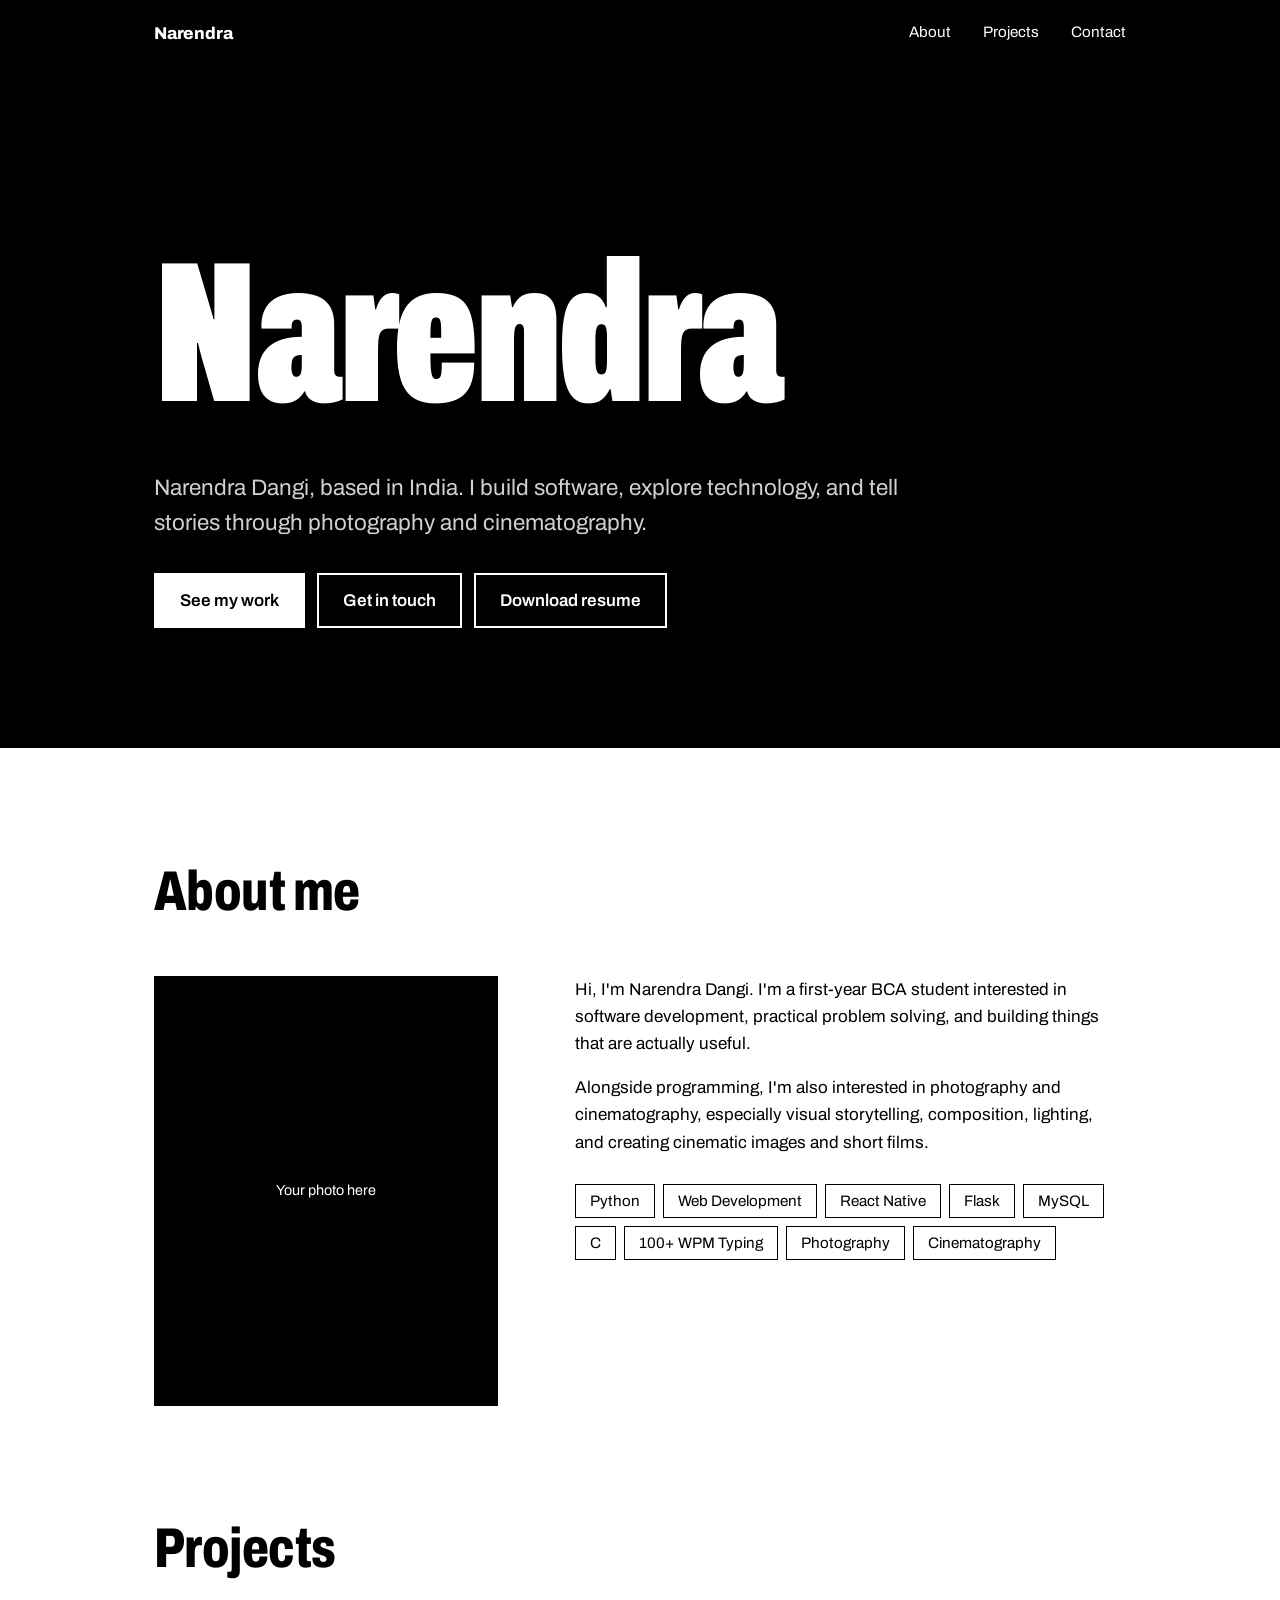
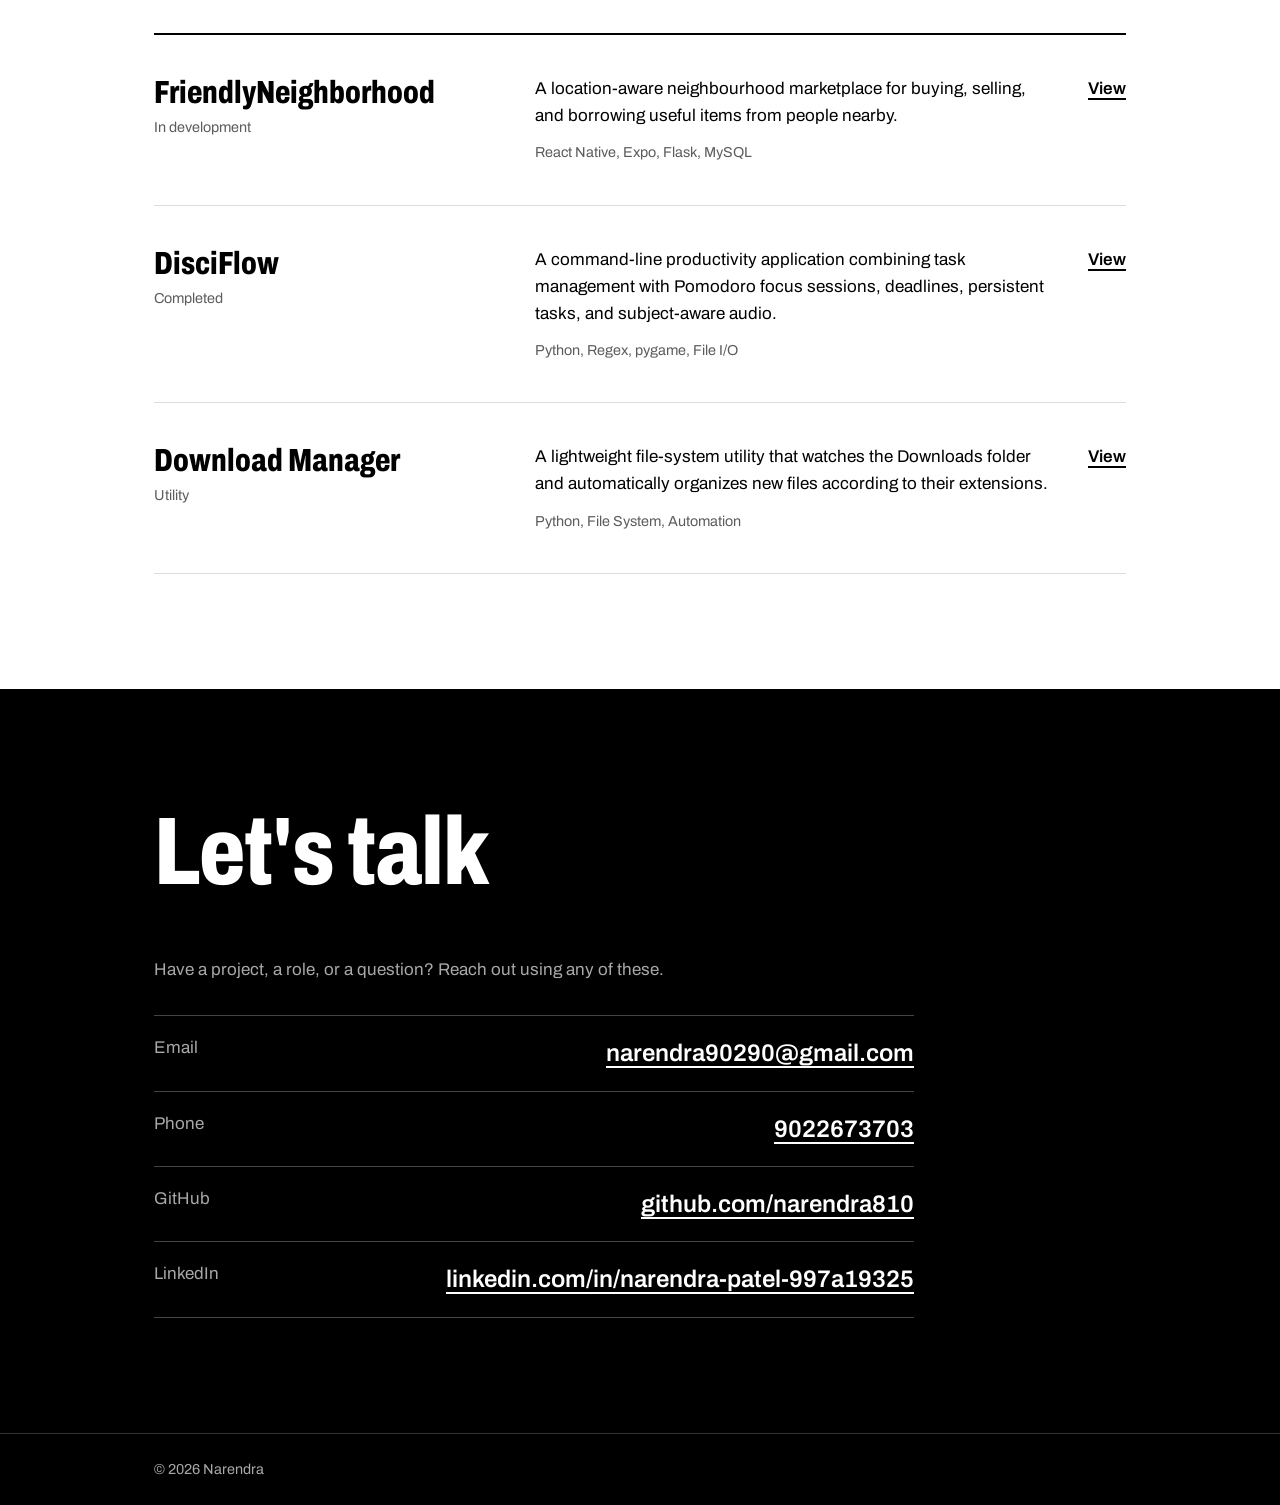
==== index.html @ 2894984c "Added portfolio files" ====
<!DOCTYPE html>
<html lang="en">
<head>
<meta charset="UTF-8">
<meta name="viewport" content="width=device-width, initial-scale=1">

<title>Narendra Dangi | Portfolio</title>
<meta name="description" content="Portfolio of Narendra Dangi — developer, photographer and cinematographer.">

<link rel="preconnect" href="https://fonts.googleapis.com">
<link rel="preconnect" href="https://fonts.gstatic.com" crossorigin>
<link href="https://fonts.googleapis.com/css2?family=Archivo:wdth,wght@62..125,400..900&display=swap" rel="stylesheet">

<style>
:root{
  --bg:#fff; --fg:#000; --muted:#5c5c5c; --line:#dcdcdc;
  --pad:clamp(20px,5vw,72px);
}
*{box-sizing:border-box;margin:0;padding:0}
html{scroll-behavior:smooth}
body{font-family:"Archivo",system-ui,-apple-system,"Segoe UI",Arial,sans-serif;background:var(--bg);color:var(--fg);line-height:1.6;font-size:1.0625rem}
a{color:inherit}
:focus-visible{outline:3px solid currentColor;outline-offset:3px}
.wrap{max-width:1100px;margin:0 auto;padding:0 var(--pad)}

/* Inverted (black) blocks */
.dark{background:#000;color:#fff}
.dark .muted{color:#a8a8a8}
.muted{color:var(--muted)}

/* Header */
header{position:sticky;top:0;z-index:10;background:#000;color:#fff}
header .wrap{display:flex;justify-content:space-between;align-items:center;padding-top:16px;padding-bottom:16px;gap:16px}
.logo{font-weight:800;text-decoration:none;letter-spacing:-.01em}
nav{display:flex;gap:clamp(14px,3vw,32px)}
nav a{text-decoration:none;font-size:.95rem;padding:4px 0;border-bottom:2px solid transparent}
nav a:hover{border-color:#fff}

/* Hero */
.hero{padding:clamp(72px,14vw,180px) 0 clamp(56px,10vw,120px)}
.hero h1{font-stretch:62%;font-weight:900;font-size:clamp(3.5rem,17vw,12.5rem);line-height:.88;letter-spacing:-.02em;text-transform:none;overflow-wrap:anywhere}
.hero p{margin-top:clamp(24px,4vw,48px);max-width:34em;font-size:clamp(1.1rem,2.2vw,1.4rem);color:#d0d0d0}
.btns{margin-top:32px;display:flex;flex-wrap:wrap;gap:12px}
.btn{display:inline-block;padding:12px 24px;border:2px solid #fff;text-decoration:none;font-weight:600}
.btn.solid{background:#fff;color:#000}
.btn:hover{background:#fff;color:#000}
.btn.solid:hover{background:#000;color:#fff}

/* Sections */
section{padding:clamp(56px,9vw,120px) 0}
h2{font-stretch:75%;font-weight:800;font-size:clamp(2rem,5vw,3.5rem);line-height:1;letter-spacing:-.01em;margin-bottom:clamp(28px,5vw,56px)}

/* About */
.about{display:grid;grid-template-columns:minmax(0,1fr) minmax(0,1.6fr);gap:clamp(28px,6vw,80px);align-items:start}
.photo{aspect-ratio:4/5;background:#000;color:#fff;display:grid;place-items:center;text-align:center;font-size:.9rem;padding:16px}
.photo img{width:100%;height:100%;object-fit:cover;filter:grayscale(1)}
.about p+p{margin-top:1em}
.skills{margin-top:28px;display:flex;flex-wrap:wrap;gap:8px;list-style:none}
.skills li{border:1.5px solid #000;padding:4px 14px;font-size:.95rem}

/* Projects */
.projects{list-style:none;border-top:2px solid #000}
.project{display:grid;grid-template-columns:minmax(0,1fr) minmax(0,1.5fr) auto;gap:clamp(12px,3vw,40px);padding:clamp(24px,4vw,40px) 0;border-bottom:1px solid var(--line);align-items:start}
.project h3{font-stretch:75%;font-weight:800;font-size:clamp(1.4rem,2.6vw,2rem);line-height:1.1}
.project .year{font-size:.9rem;margin-top:6px}
.project p{max-width:38em}
.tags{margin-top:12px;font-size:.9rem;color:var(--muted)}
.links{display:flex;gap:16px;font-weight:600;white-space:nowrap}
.links a{text-decoration-thickness:2px;text-underline-offset:4px}

/* Contact */
.contact h2{font-size:clamp(2.4rem,8vw,6rem)}
.contact-list{list-style:none;border-top:1px solid #444;max-width:760px}
.contact-list li{display:flex;justify-content:space-between;gap:16px;flex-wrap:wrap;padding:18px 0;border-bottom:1px solid #444}
.contact-list a{font-size:clamp(1.1rem,2.4vw,1.5rem);font-weight:600;text-decoration-thickness:2px;text-underline-offset:5px;overflow-wrap:anywhere}

footer{padding:24px 0;font-size:.9rem;border-top:1px solid #333}

/* Responsive */
@media (max-width:820px){
  .about{grid-template-columns:1fr}
  .photo{max-width:320px}
  .project{grid-template-columns:1fr}
}
@media (max-width:480px){
  nav a{font-size:.85rem}
}
@media (prefers-reduced-motion:reduce){html{scroll-behavior:auto}}
</style>
</head>

<body>

<header>
  <div class="wrap">

    <a class="logo" href="#top">Narendra</a>

    <nav aria-label="Main">
      <a href="#about">About</a>
      <a href="#projects">Projects</a>
      <a href="#contact">Contact</a>
    </nav>

  </div>
</header>


<main id="top">

  <!-- HERO -->
  <div class="dark hero">
    <div class="wrap">

      <h1>Narendra</h1>

      <p>
        Narendra Dangi, based in India. I build software, explore technology,
        and tell stories through photography and cinematography.
      </p>

      <div class="btns">
        <a class="btn solid" href="#projects">See my work</a>
        <a class="btn" href="#contact">Get in touch</a>
        <a class="btn" href="resume.pdf">Download resume</a>
      </div>

    </div>
  </div>


  <!-- ABOUT -->
  <section id="about">
    <div class="wrap">

      <h2>About me</h2>

      <div class="about">

        <div class="photo">
          Your photo here
        </div>

        <div>

          <p>
            Hi, I'm Narendra Dangi. I'm a first-year BCA student interested
            in software development, practical problem solving, and building
            things that are actually useful.
          </p>

          <p>
            Alongside programming, I'm also interested in photography and
            cinematography, especially visual storytelling, composition,
            lighting, and creating cinematic images and short films.
          </p>

          <ul class="skills" aria-label="Skills">
            <li>Python</li>
            <li>Web Development</li>
            <li>React Native</li>
            <li>Flask</li>
            <li>MySQL</li>
            <li>C</li>
            <li>100+ WPM Typing</li>
            <li>Photography</li>
            <li>Cinematography</li>
          </ul>

        </div>

      </div>
    </div>
  </section>


  <!-- PROJECTS -->
  <section id="projects" style="padding-top:0">
    <div class="wrap">

      <h2>Projects</h2>

      <ul class="projects">

        <!-- FRIENDLYNEIGHBORHOOD -->
        <li class="project">

          <div>
            <h3>FriendlyNeighborhood</h3>
            <p class="year muted">In development</p>
          </div>

          <div>
            <p>
              A location-aware neighbourhood marketplace for buying,
              selling, and borrowing useful items from people nearby.
            </p>

            <p class="tags">
              React Native, Expo, Flask, MySQL
            </p>
          </div>

          <div class="links">
            <a href="projects/friendlyneighborhood.html">View</a>
          </div>

        </li>


        <!-- DISCIFLOW -->
        <li class="project">

          <div>
            <h3>DisciFlow</h3>
            <p class="year muted">Completed</p>
          </div>

          <div>
            <p>
              A command-line productivity application combining task
              management with Pomodoro focus sessions, deadlines,
              persistent tasks, and subject-aware audio.
            </p>

            <p class="tags">
              Python, Regex, pygame, File I/O
            </p>
          </div>

          <div class="links">
            <a href="projects/disciflow.html">View</a>
          </div>

        </li>


        <!-- DOWNLOAD MANAGER -->
        <li class="project">

          <div>
            <h3>Download Manager</h3>
            <p class="year muted">Utility</p>
          </div>

          <div>
            <p>
              A lightweight file-system utility that watches the Downloads
              folder and automatically organizes new files according to
              their extensions.
            </p>

            <p class="tags">
              Python, File System, Automation
            </p>
          </div>

          <div class="links">
            <a href="projects/download-manager.html">View</a>
          </div>

        </li>

      </ul>

    </div>
  </section>


  <!-- CONTACT -->
  <div class="dark contact" id="contact">

    <section>
      <div class="wrap">

        <h2>Let's talk</h2>

        <p class="muted" style="margin-bottom:32px;max-width:32em">
          Have a project, a role, or a question? Reach out using any of these.
        </p>

        <ul class="contact-list">

          <li>
            <span class="muted">Email</span>
            <a href="mailto:narendra90290@gmail.com">
              narendra90290@gmail.com
            </a>
          </li>

          <li>
            <span class="muted">Phone</span>
            <a href="tel:+919022673703">
              9022673703
            </a>
          </li>

          <li>
            <span class="muted">GitHub</span>
            <a
              href="https://github.com/narendra810"
              target="_blank"
              rel="noopener"
            >
              github.com/narendra810
            </a>
          </li>

          <li>
            <span class="muted">LinkedIn</span>
            <a
              href="https://www.linkedin.com/in/narendra-patel-997a19325/"
              target="_blank"
              rel="noopener"
            >
              linkedin.com/in/narendra-patel-997a19325
            </a>
          </li>

        </ul>

      </div>
    </section>


    <footer>
      <div class="wrap">
        <span class="muted">&copy; 2026 Narendra</span>
      </div>
    </footer>

  </div>

</main>

</body>
</html>
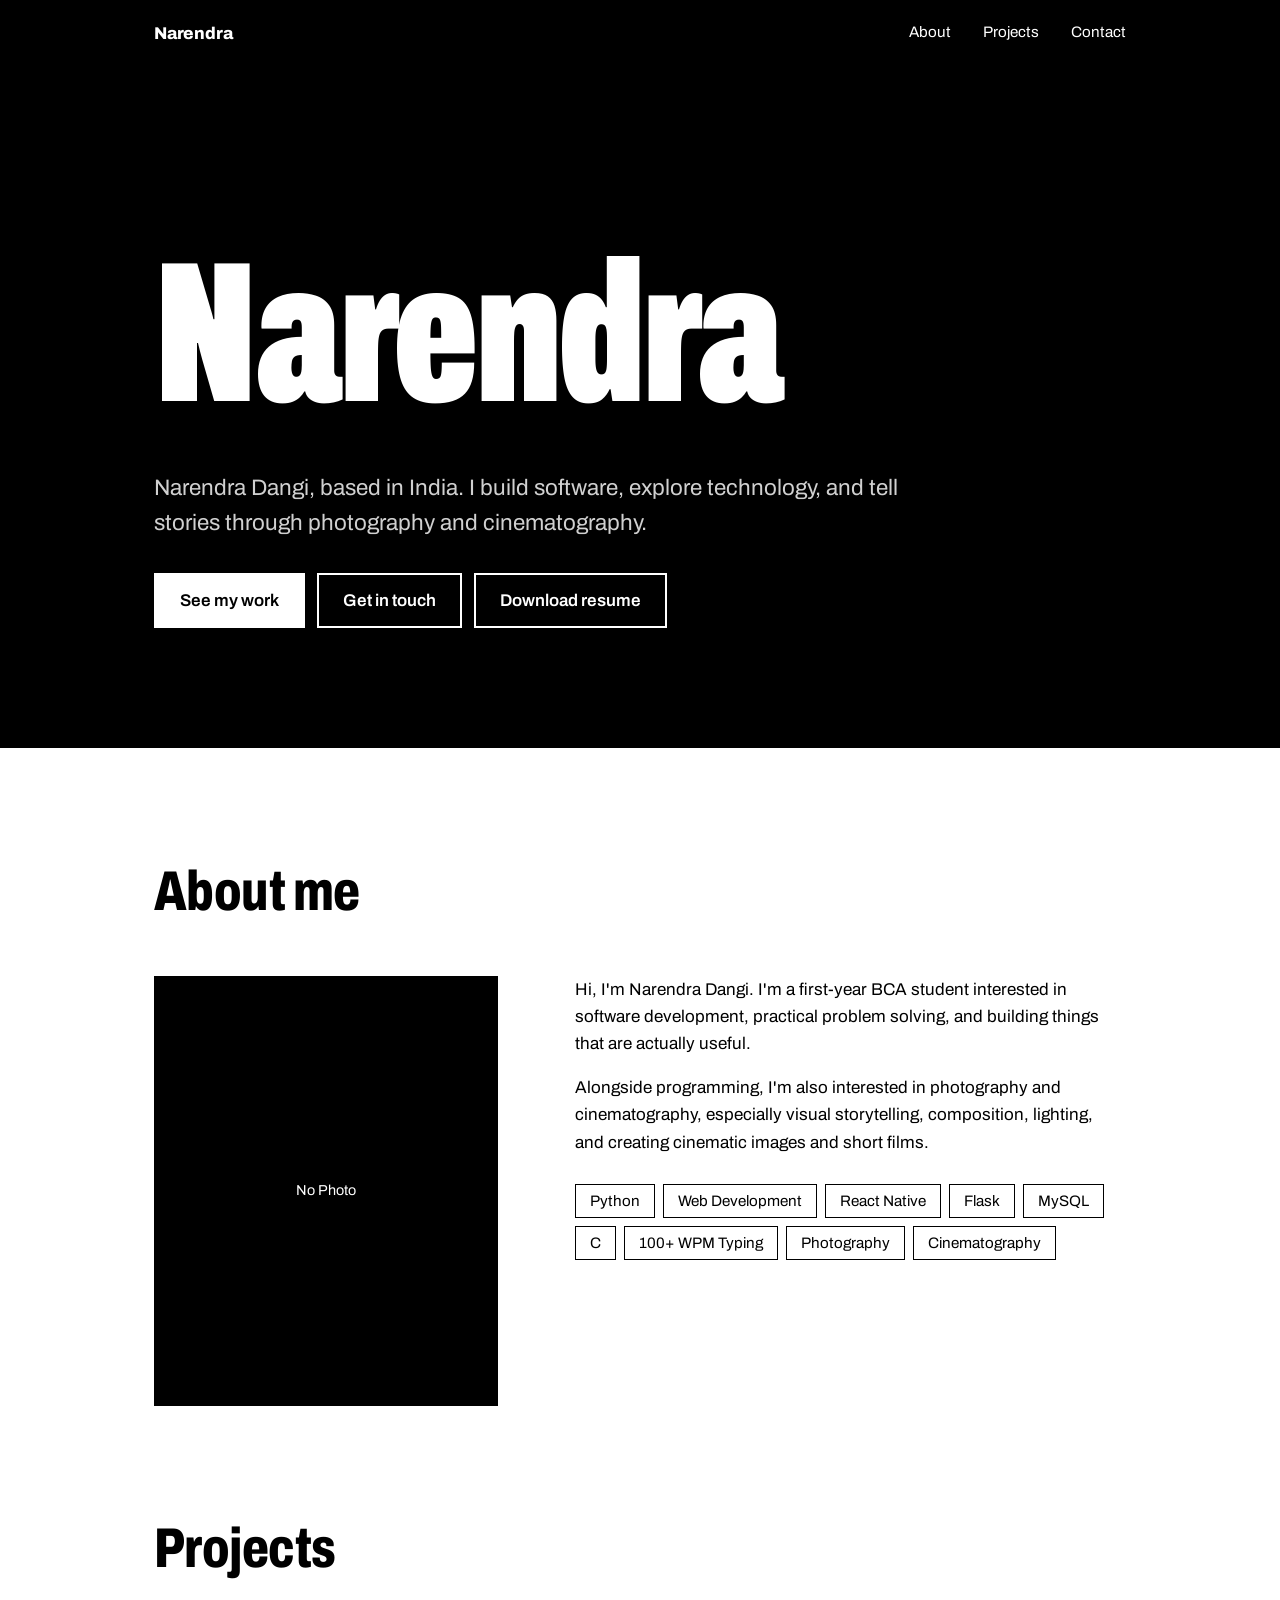
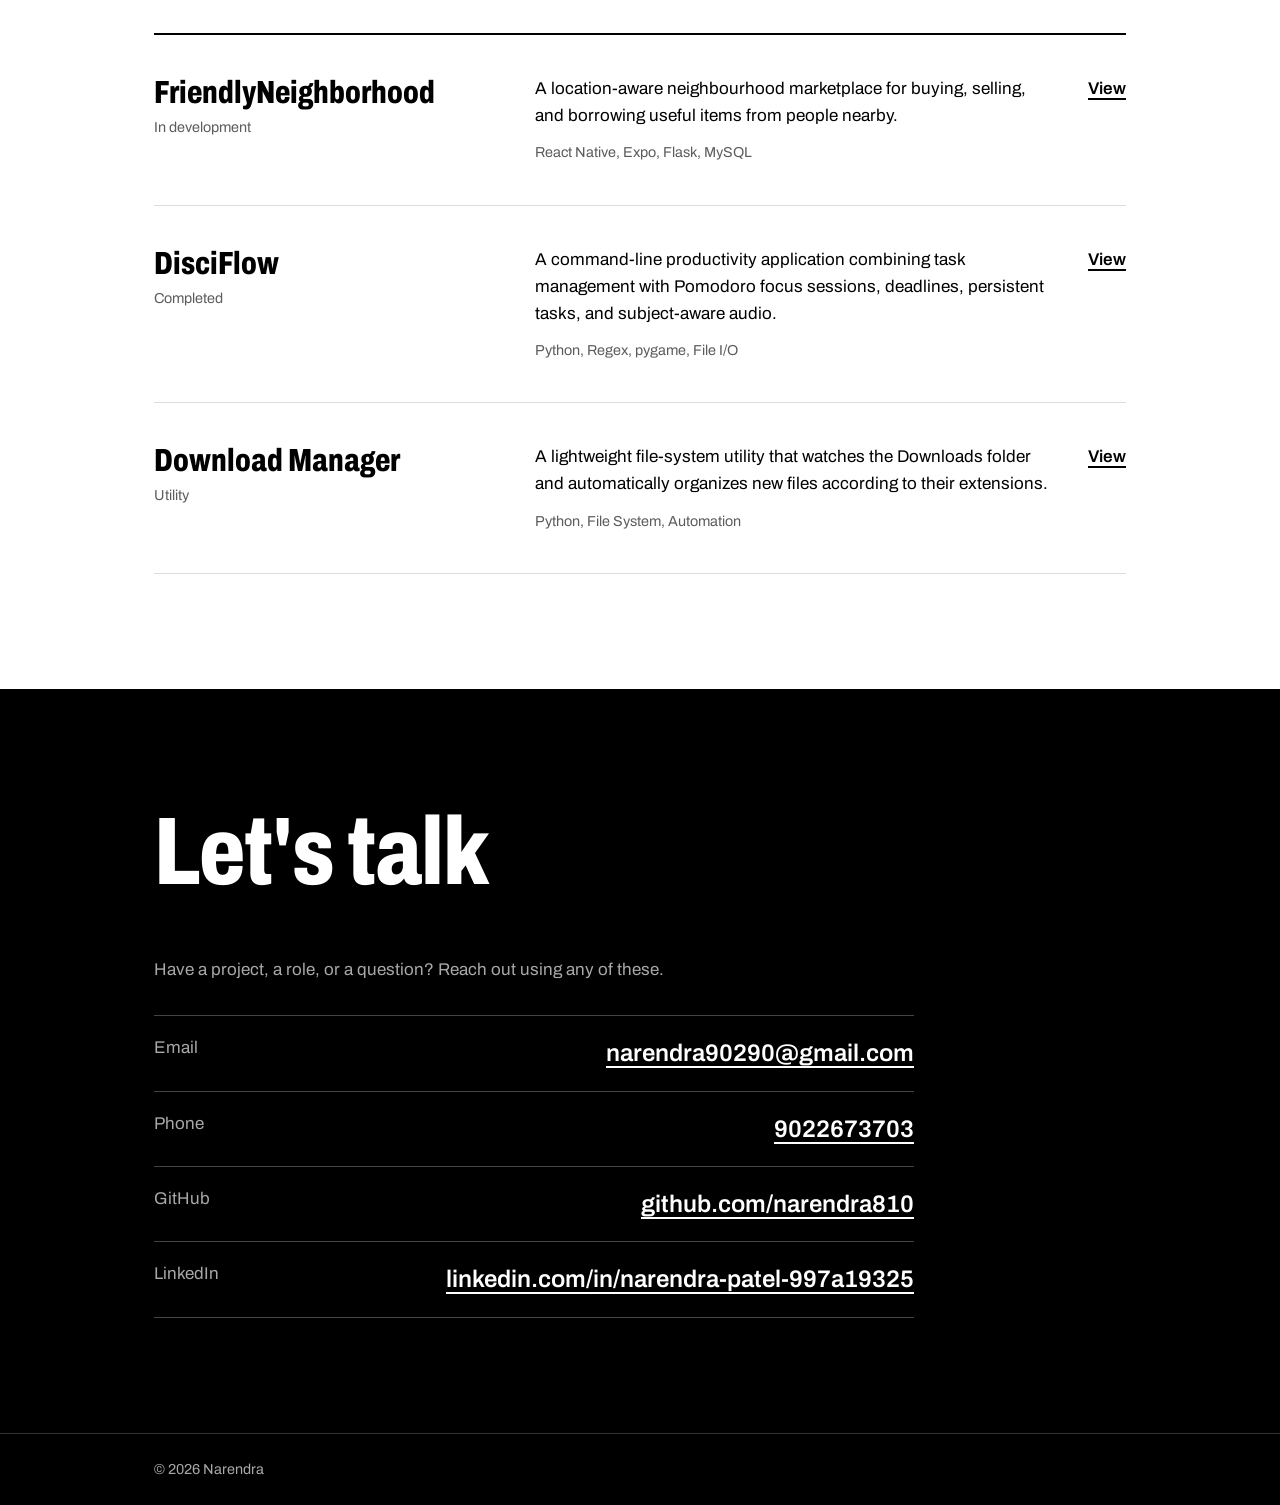
==== commit f02d8b33: "Update photo placeholder text in index.html" ====
--- a/index.html
+++ b/index.html
@@ -138,7 +138,7 @@
       <div class="about">
 
         <div class="photo">
-          Your photo here
+          No Photo
         </div>
 
         <div>
@@ -334,4 +334,4 @@
 </main>
 
 </body>
-</html>+</html>
